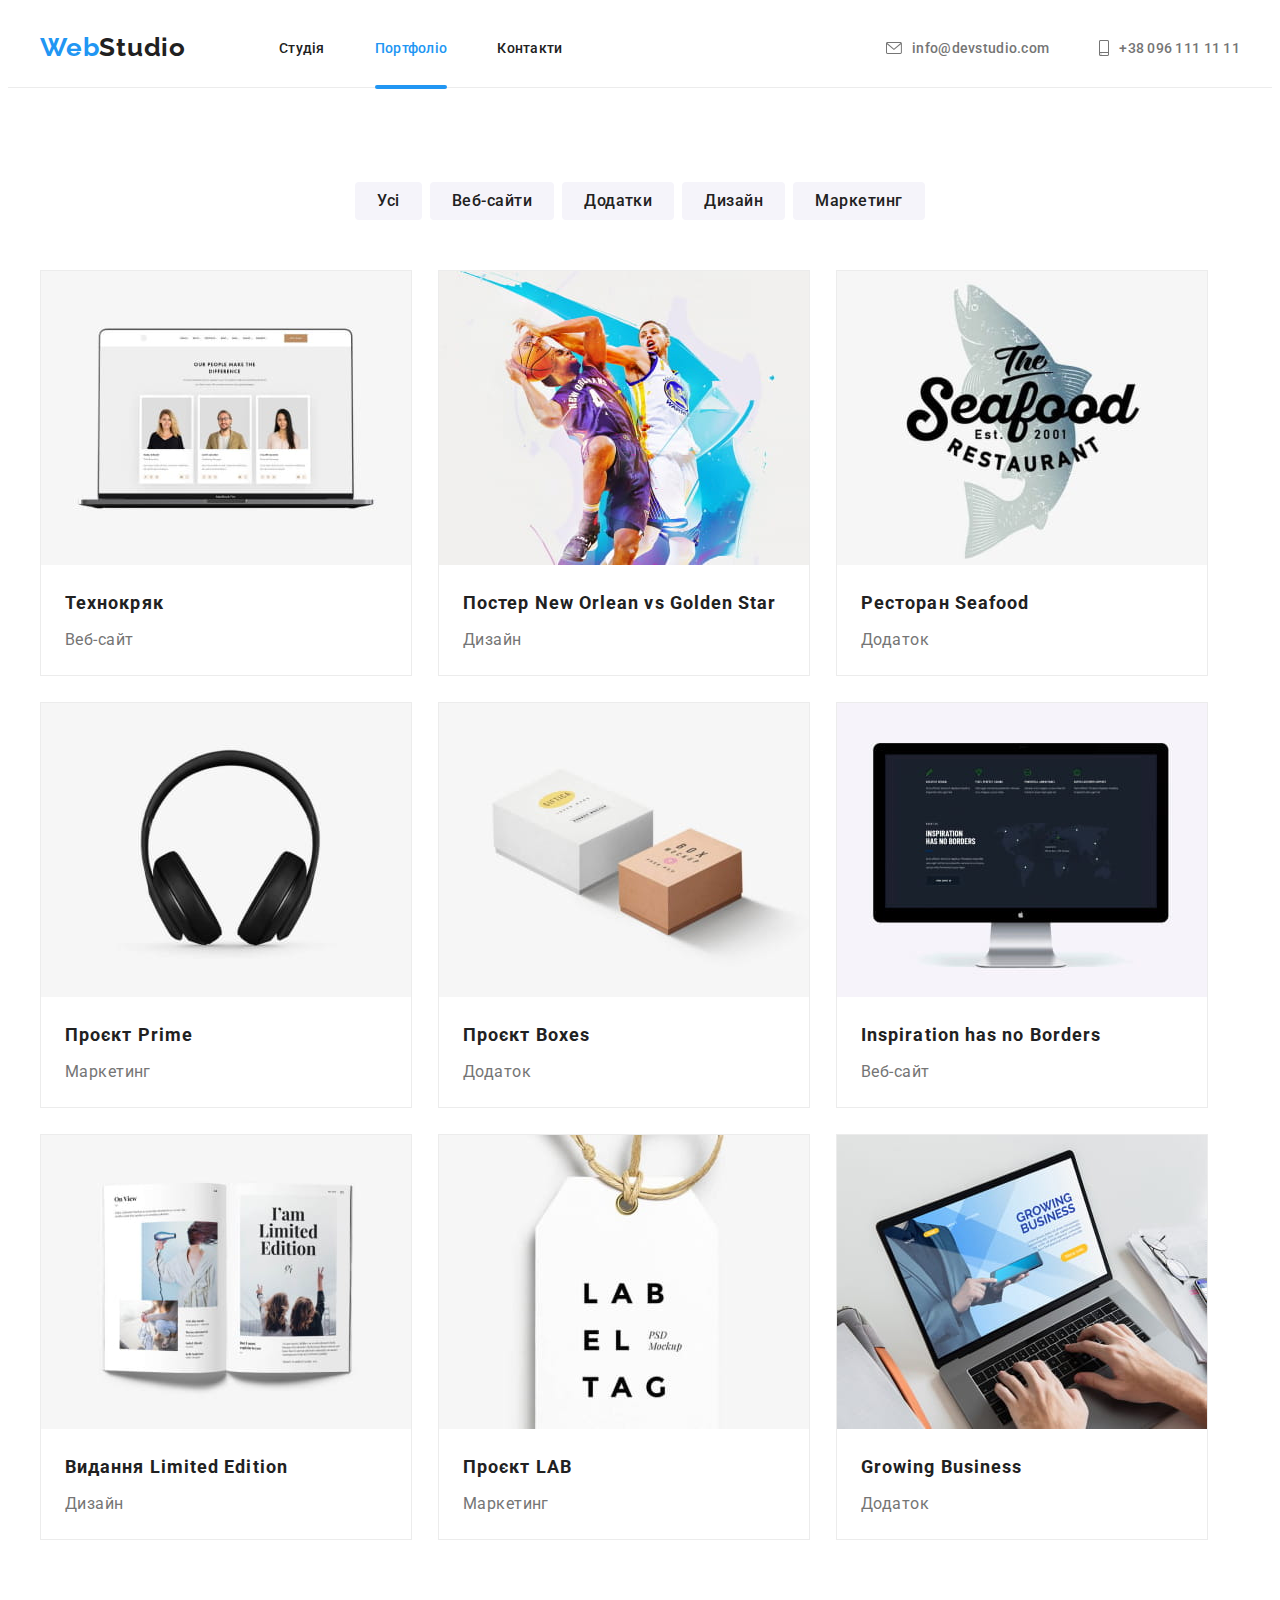
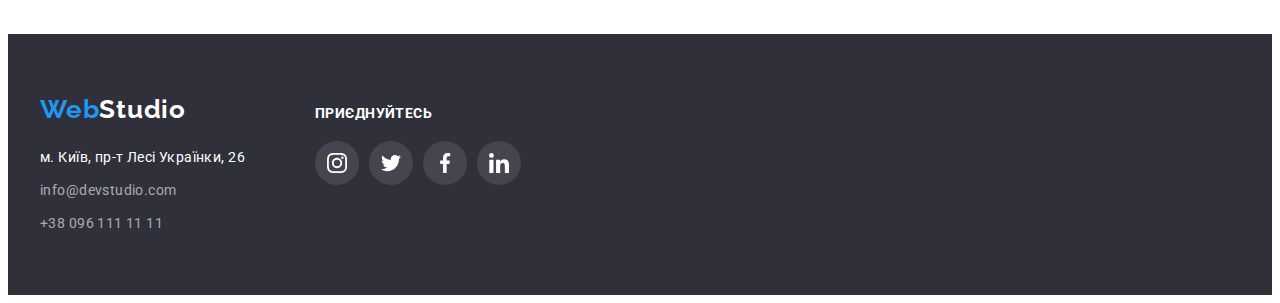
==== portfolio.html @ 2aa88f38 "Initial commit" ====
<!DOCTYPE html>
<html lang="uk">
  <head>
    <meta charset="UTF-8" />
    <meta http-equiv="X-UA-Compatible" content="IE=edge" />
    <meta name="viewport" content="width=device-width, initial-scale=1.0" />
    <link rel="stylesheet" href="https://cdnjs.cloudflare.com/ajax/libs/modern-normalize/1.1.0/modern-normalize.min.css" integrity="sha512-wpPYUAdjBVSE4KJnH1VR1HeZfpl1ub8YT/NKx4PuQ5NmX2tKuGu6U/JRp5y+Y8XG2tV+wKQpNHVUX03MfMFn9Q==" crossorigin="anonymous" referrerpolicy="no-referrer" />
    <link rel="stylesheet" href="./css/styles.css" />
    <link rel="preconnect" href="https://fonts.googleapis.com">
    <link rel="preconnect" href="https://fonts.gstatic.com" crossorigin>
    <link href="https://fonts.googleapis.com/css2?family=Raleway:wght@700&family=Roboto:wght@400;500;700;900&display=swap" rel="stylesheet">
    <title>Портфоліо</title>
  </head>
  <body>
    <!-- Шапка сторінки -->
    <header>
      <div class="container header-container">
        <a href="./index.html" class="link-logo">Web<span class="studio">Studio</span></a>
        <nav class="header-nav">
          <ul class="list-heder">
            <li class=""><a href="./index.html" class="link-studio">Студія</a></li>
            <li class=""><a href="" class="link-portfolio-actively">Портфоліо</a></li>
            <li class=""><a href="" class="link-contacts">Контакти</a></li>
          </ul>
        </nav>
        <!-- Контакти -->
          <ul class="list-contacts">
            <li>
              <a class="link-email" href="mailto:info@devstudio.com"><svg class="envelope" width="16" height="12">
                <use href="./images/icons.svg#envelope"></use></svg>info@devstudio.com</a>
            </li>
            <li>
              <a class="link-tel" href="tel:+380961111111"><svg class="smartphone" width="10" height="16">
                <use href="./images/icons.svg#smartphone"></use></svg>+38 096 111 11 11</a>
            </li>
          </ul>
      </div>
    </header>
    <!--Блок портфоліо-->
    <main>
      <section class="section">
        <div class="container">
          <h1 class="visually-hidden">Портфоліо</h1>
          <ul class="button-list">
            <li><button class="button-assortment" type="button">Усі</button></li>
            <li><button class="button-assortment" type="button">Веб-сайти</button></li>
            <li><button class="button-assortment" type="button">Додатки</button></li>
            <li><button class="button-assortment" type="button">Дизайн</button></li>
            <li><button class="button-assortment" type="button">Маркетинг</button></li>
          </ul>
          <ul class="project-list">
            <li class="project-team">
              <a href="" class="project-list-list">
                <div class="box-project-1">           
                  <img
                    src="./images/technocrack.jpg"
                    alt="Комп'ютер із зображенням сайту технокряк"
                    width="370"
                    height="294"
                  />
                  <div class="box-project-2">Ресурс пропонує комплексні пропозиції з різним рівнем функціоналу та сервісів. Все це дозволить відвідувачу отримати вичерпні відомості про компанію чи приватну особу.</div>
                </div>
                <h2 class="project-title">Технокряк</h2>
                <p class="project-text">Веб-сайт</p>
              </a>
            </li>                        
            <li class="project-team">
              <a href="" class="project-list-list">
                <div class="box-project-1">
                  <img
                    src="./images/new_orleans_vs_golden_star_poster.jpg"
                    alt="Постер Новий Орлеан проти Голден Стар"
                    width="370"
                    height="294"
                  />
                  <div class="box-project-2">Ресурс пропонує комплексні пропозиції з різним рівнем функціоналу та сервісів. Все це дозволить відвідувачу отримати вичерпні відомості про компанію чи приватну особу.</div>
                </div>
                <h2 class="project-title">Постер New Orlean vs Golden Star</h2>
                <p class="project-text">Дизайн</p>
              </a>
            </li>            
            <li class="project-team">
              <a href="" class="project-list-list">
                <div class="box-project-1">
                  <img
                    src="./images/seafood_restaurant.jpg"
                    alt="Ресторан морепродукти"
                    width="370"
                    height="294"
                  />
                  <div class="box-project-2">Ресурс пропонує комплексні пропозиції з різним рівнем функціоналу та сервісів. Все це дозволить відвідувачу отримати вичерпні відомості про компанію чи приватну особу.</div>
                </div>
                <h2 class="project-title">Ресторан Seafood</h2>
                <p class="project-text">Додаток</p>
              </a>
            </li>
            <li class="project-team">
              <a href="" class="project-list-list">
                <div class="box-project-1">
                  <img src="./images/project_prime.jpg" alt="Проєкт Прем'єр" width="370" height="294" />
                  <div class="box-project-2">Ресурс пропонує комплексні пропозиції з різним рівнем функціоналу та сервісів. Все це дозволить відвідувачу отримати вичерпні відомості про компанію чи приватну особу.</div>
                </div>
                <h2 class="project-title">Проєкт Prime</h2>
                <p class="project-text">Маркетинг</p>
              </a>
            </li>
            <li class="project-team">
              <a href="" class="project-list-list">
                <div class="box-project-1">
                  <img src="./images/boxes_project.jpg" alt="Проєкт Коробки" width="370" height="294" />
                  <div class="box-project-2">Ресурс пропонує комплексні пропозиції з різним рівнем функціоналу та сервісів. Все це дозволить відвідувачу отримати вичерпні відомості про компанію чи приватну особу.</div>
                </div>
                <h2 class="project-title">Проєкт Boxes</h2>
                <p class="project-text">Додаток</p>
              </a>
            </li>
            <li class="project-team">
              <a href="" class="project-list-list">
                <div class="box-project-1">
                  <img
                    src="./images/inspiration_has_no_borders.jpg"
                    alt="Комп'ютер із зображенням сайту Натхнення не має кордонів"
                    width="370"
                    height="294"
                  />
                  <div class="box-project-2">Ресурс пропонує комплексні пропозиції з різним рівнем функціоналу та сервісів. Все це дозволить відвідувачу отримати вичерпні відомості про компанію чи приватну особу.</div>
                </div>
                <h2 class="project-title">Inspiration has no Borders</h2>
                <p class="project-text">Веб-сайт</p>
              </a>
            </li>
            <li class="project-team">
              <a href="" class="project-list-list">
                <div class="box-project-1">
                  <img
                    src="./images/edition_limited_edition.jpg"
                    alt="Видання Обмежене видання"
                    width="370"
                    height="294"
                  />
                  <div class="box-project-2">Ресурс пропонує комплексні пропозиції з різним рівнем функціоналу та сервісів. Все це дозволить відвідувачу отримати вичерпні відомості про компанію чи приватну особу.</div>
                </div>
                <h2 class="project-title">Видання Limited Edition</h2>
                <p class="project-text">Дизайн</p>
              </a>
            </li>
            <li class="project-team">
              <a href="" class="project-list-list">
                <div class="box-project-1">
                  <img src="./images/lab_project.jpg" alt="Проєкт ЛАБ" width="370" height="294" />
                  <div class="box-project-2">Ресурс пропонує комплексні пропозиції з різним рівнем функціоналу та сервісів. Все це дозволить відвідувачу отримати вичерпні відомості про компанію чи приватну особу.</div>
                </div>
                <h2 class="project-title">Проєкт LAB</h2>
                <p class="project-text">Маркетинг</p>
              </a>
            </li>
            <li class="project-team">
              <a href="" class="project-list-list">
                <div class="box-project-1">
                  <img
                    src="./images/growing_business.jpg"
                    alt="Комп'ютер із зображенням сайту Зростаючий бізнес"
                    width="370"
                    height="294"
                  />
                  <div class="box-project-2">Ресурс пропонує комплексні пропозиції з різним рівнем функціоналу та сервісів. Все це дозволить відвідувачу отримати вичерпні відомості про компанію чи приватну особу.</div>
                </div>
                <h2 class="project-title">Growing Business</h2>
                <p class="project-text">Додаток</p>
              </a>
            </li>
          </ul>
        </div>
      </section>
    </main>
    <!-- Підвал сайту -->
    <footer class="footer">
      <div class="container footer-container">
        <div class="wrapper-address">
          <a href="./index.html" class="link-logo3">Web<span class="studio-2">Studio</span></a>
          <address>
            <ul class="list-footer">
              <li class="location">
                <a
                  href="https://goo.gl/maps/anYDDAXLJ23gka5G6"
                  target="_blank"
                  rel="nofollow noreferrer noopener"
                  class="link-2"
                  >м. Київ, пр-т Лесі Українки, 26</a
                >
              </li>
              <li class="internet-mail"><a href="mailto:info@devstudio.com" class="link-email-2">info@devstudio.com</a></li>
              <li class="phone-connection"><a href="tel:+380961111111" class="link-tel-2">+38 096 111 11 11</a></li>
            </ul>
          </address>
        </div>
        <div class="social-wrapper">
          <b class="accession">приєднуйтесь</b>
          <ul class="social-link">
            <li>
              <a class="social-network-below" href="https://www.instagram.com/" target="_blank" rel="nofollow noreferrer noopener"><svg width="20" height="20">
              <use href="./images/icons.svg#instagram"></use>
              </svg></a>
            </li>
            <li>
              <a class="social-network-below" href="https://twitter.com/" target="_blank" rel="nofollow noreferrer noopener"><svg width="20" height="20">
              <use href="./images/icons.svg#twitter"></use>
              </svg></a>
            </li>
            <li>
              <a class="social-network-below" href="https://www.facebook.com/" target="_blank" rel="nofollow noreferrer noopener"><svg width="20" height="20">
              <use href="./images/icons.svg#facebook"></use>
              </svg></a>
            </li>
            <li>
              <a class="social-network-below" href="https://www.linkedin.com/" target="_blank" rel="nofollow noreferrer noopener"><svg width="20" height="20">
              <use href="./images/icons.svg#linkedin"></use>
              </svg></a>
            </li>
          </ul>
        </div>
      </div>
    </footer>
  </body>
</html>
---- css/styles.css ----
html {
  box-sizing: border-box;
}

/* http://meyerweb.com/eric/tools/css/reset/ 
   v2.0 | 20110126
   License: none (public domain)
*/

h1, h2, h3, p, ul {
	margin: 0;
	padding: 0;
	border: 0;

}
/* HTML5 display-role reset for older browsers */
ul {
	list-style: none;

}

:root {
  /* Основний колір тексту */
  --text-cl: #212121;
  --text-cl2: #757575;
  --brand-color:#2F303A;
  --brand-color2:#2196f3;
  --text-button-color: #ffffff;
  --button-assortment-background-color: #F5F4FA;
}

/* font-size: 18px;
line-heigt: calc(30 / 18); */
/* line-heigt:1,66666667 (30) */

/* button */

.visually-hidden {
  position: absolute;
  width: 1px;
  height: 1px;
  margin: -1px;
  border: 0;
  padding: 0;
  white-space: nowrap;
  clip-path: inset(100%);
  clip: rect(0 0 0 0);
  overflow: hidden;
}

.section {
  padding-top: 94px;
  padding-bottom: 94px;
}

.container {
  width: 1200px;
  padding-left: 15px;
  padding-right: 15px;
  margin: 0 auto;
}

.button {
  background-color: var(--brand-color2);
  color: var(--text-button-color);
  cursor: pointer;
font-family: 'Roboto';
font-style: normal;
font-weight: 700;
font-size: 16px;
line-height: calc( 30 / 16 );


align-items: center;
text-align: center;
letter-spacing: 0.06em;

border: none;

  border-radius: 4px;
  padding: 10px 32px;





}

.button-assortment {
  color: var(--text-cl);
  background-color: var(--button-assortment-background-color);

  font-family: 'Roboto';
font-style: normal;
font-weight: 500;
font-size: 16px;
line-height: calc(26 / 16);

text-align: center;
letter-spacing: 0.03em;
border: none;
border-radius: 4px;
padding: 6px 22px;
  cursor: pointer;

    transition-property: background-color, color, box-shadow;

  transition-duration: 250ms;
  transition-timing-function: cubic-bezier(0.4, 0, 0.2, 1);
}


.button-assortment:hover,
.button-assortment:focus {
  background-color: var(--brand-color2);
  color: var(--text-button-color);
  box-shadow: 0px 4px 4px 0px rgba(0, 0, 0, 25%);
}

address {
  font-style: normal;
}
body {
  letter-spacing: 0.03em;
  font-family: 'Raleway', sans-serif;
  font-family: 'Roboto', sans-serif;
  font-size: 14px;
  color: var(--text-cl);
}
/* Логотип */

.studio {
  color: var(--text-cl);
  font-family: 'Raleway';
font-style: normal;
font-weight: 700;
font-size: 26px;
line-height: calc(31/26);

letter-spacing: 0.03em;
}

.studio-2 {
    color: var(--text-button-color);
  font-family: 'Raleway';
font-style: normal;
font-weight: 700;
font-size: 26px;
line-height: calc(31/26);

letter-spacing: 0.03em;
}

.link-logo {
font-family: 'Raleway';
font-style: normal;
font-weight: 700;
font-size: 26px;
line-height: calc(31/26);

letter-spacing: 0.03em;

color: var(--brand-color2);

  text-decoration: none;
  list-style: none;

  margin-right: 93px;

  display: flex;
  align-items: center;
}

header {
  padding-top: 24px;
  padding-bottom: 24px;
    border-bottom: 1px solid #ECECEC;
}

.project-team {
  border: 1px solid #ECECEC;
}

/* .project-team:hover,
.project-team:focus {
  box-shadow: 0px 4px 4px 0px rgba(0, 0, 0, 25%);
} */

.project-list-list {
  text-decoration: none;
  display: block;

    transition-property: box-shadow;

  transition-duration: 250ms;
  transition-timing-function: cubic-bezier(0.4, 0, 0.2, 1);
}

.project-list-list:hover,
.project-list-list:focus {
  box-shadow: 0px 4px 4px 0px rgba(0, 0, 0, 25%);
}

.header-container {
  display: flex;
} 

.header-nav {
display: flex;
align-items: center;
}


.link-logo2 {
font-family: 'Raleway';
font-style: normal;
font-weight: 700;
font-size: 26px;
line-height: calc(31/26);
/* identical to box height */

letter-spacing: 0.03em;

color: var(--brand-color2);

  text-decoration: none;
  list-style: none;

  display: block;

  margin-bottom: 20px;
}

.link-logo3 {
font-family: 'Raleway';
font-style: normal;
font-weight: 700;
font-size: 26px;
line-height: calc(31/26);

letter-spacing: 0.03em;

color: var(--brand-color2);

  text-decoration: none;
  list-style: none;

  display: block;

  margin-bottom: 20px;
}

.list {
  text-decoration: none;
  list-style: none;
  display: flex;
  gap: 30px;
  /* justify-content: center; */
}

.list-contacts,
.list-heder {
  gap: 50px;
  display: flex;
  align-items: center;
}

.list-contacts {
  display: flex;
  gap: 50px;
  margin-left: auto;
}
.link:hover,
.link:focus {
  color: var(--brand-color2);
  cursor: pointer;
  text-decoration: none;
}
.link:active {
  color: var(--brand-color2);
  text-decoration: none;
}

.pictures {
padding-top: 0px;
}

.pictures {
  padding-top: 0px;
}

.our-classes {
  display: flex;
  flex-direction: column;
  
}

.hero {
background-color: var(--brand-color);
padding-top: 200px;
padding-bottom: 200px;
text-align: center;
max-width: 1600px;
margin-left: auto;
margin-right: auto;
background-image: linear-gradient(to right, rgba(49, 48, 58, 0.4),rgba(49, 48, 58, 0.4)) ,url(../images/picture.jpg);
background-position: center;
background-repeat: no-repeat;
background-size: cover;
}

.container-name {
text-align: center;
} 

.qualities {
padding-top: 94px;
}

.qualities-item {
  width: 270px;
}

.corporate-qualities {
  display: flex;
}

.section-people {
  background-color: var(--button-assortment-background-color);
}

.people-team {
  /* display: flex;
  flex-direction: column;
  align-items: center; */
    justify-content: center;
}

.link-studio {
font-family: 'Roboto';
font-style: normal;
font-weight: 500;
font-size: 14px;
line-height: calc(16/14);
letter-spacing: 0.02em;

color: var(--text-cl);

  cursor: pointer;
  text-decoration: none;

  transition-property: color;
  transition-duration: 250ms;
  transition-timing-function: cubic-bezier(0.4, 0, 0.2, 1);
}

.link-studio-actively {
font-family: 'Roboto';
font-style: normal;
font-weight: 500;
font-size: 14px;
line-height: calc(16/14);
letter-spacing: 0.02em;

color: var(--brand-color2);

  cursor: pointer;
  text-decoration: none;
  position: relative;
  padding-bottom: 33px;

}

.link-studio-actively::after {
content: '';
display: block;
width: 100%;
height: 4px;
background-color: #2196f3;
position: absolute;
left: 0;
bottom: 0;
border-radius: 2px;
}

.link-studio:hover,
.link-studio:focus {
  color: var(--brand-color2);
  cursor: pointer;
  text-decoration: none;
}

.link-portfolio {
font-weight: 500;
line-height: calc(16/14);
letter-spacing: 0.02em;

color: var(--text-cl);

  cursor: pointer;
  text-decoration: none;
  
  transition-property: color;
  transition-duration: 250ms;
  transition-timing-function: cubic-bezier(0.4, 0, 0.2, 1);
}

.link-portfolio-actively {
font-family: 'Roboto';
font-style: normal;
font-weight: 500;
font-size: 14px;
line-height: calc(16/14);
letter-spacing: 0.02em;

color: var(--brand-color2);

  cursor: pointer;
  text-decoration: none;
  position: relative;
  padding-bottom: 33px;
}

.link-portfolio-actively::after {
content: '';
display: block;
width: 100%;
height: 4px;
background-color: #2196f3;
position: absolute;
left: 0;
bottom: 0;
border-radius: 2px;
}

.link-portfolio:hover,
.link-portfolio:focus {
  color: var(--brand-color2);
  cursor: pointer;
  text-decoration: none;
  
}

.link-contacts {
font-family: 'Roboto';
font-style: normal;
font-weight: 500;
font-size: 14px;
line-height: calc(16/14);
letter-spacing: 0.02em;

color: var(--text-cl);

  cursor: pointer;
  text-decoration: none;

  transition-property: color;
  transition-duration: 250ms;
  transition-timing-function: cubic-bezier(0.4, 0, 0.2, 1);
}

.link-contacts:hover,
.link-contacts:focus {
  color: var(--brand-color2);
  cursor: pointer;
  text-decoration: none;
}

.link-email {
    text-decoration: none;
    font-weight: 500;
    line-height: calc(16/14);
    letter-spacing: 0.02em;
    color: var(--text-cl2);
display: flex;
gap: 10px;
align-items: center;

transition-property: color;
  transition-duration: 250ms;
  transition-timing-function: cubic-bezier(0.4, 0, 0.2, 1);
}

.link-email:hover,
.link-email:focus {
  color: var(--brand-color2);
  cursor: pointer;
  text-decoration: none;
}

.link-email-2:hover,
.link-email-2:focus {
  color: var(--brand-color2);
  cursor: pointer;
  text-decoration: none;
}

.envelope {
  fill:currentColor;
}

.envelope:hover,
.envelope:focus {
  fill:var(--brand-color2);
}



.link-tel {
      text-decoration: none;
    list-style: none;

font-family: 'Roboto';
font-style: normal;
font-weight: 500;
font-size: 14px;
line-height: calc(16/14);
letter-spacing: 0.02em;

color: var(--text-cl2);
display: flex;
gap: 10px;

transition-property: color;
  transition-duration: 250ms;
  transition-timing-function: cubic-bezier(0.4, 0, 0.2, 1);
}

.link-tel:hover,
.link-tel:focus {
  color: var(--brand-color2);
  cursor: pointer;
  text-decoration: none;
}

.link-tel-2:hover,
.link-tel-2:focus {
  color: var(--brand-color2);
  cursor: pointer;
  text-decoration: none;
}

.smartphone {
fill:currentColor;
}

.smartphone:hover,
.smartphone:focus {
fill:var(--brand-color2);
}
/* Шапка */

/* Ефективні рішення для вашого бізнесу */

.main-name {


font-weight: 900;
font-size: 44px;
line-height: calc(60/44);

text-align: center;
letter-spacing: 0.06em;
text-transform: uppercase;

color: var(--text-button-color);

margin-left: auto;
margin-right: auto;

width: 696px;

margin-bottom: 30px;
}

/* Особливості */

.list-acquirement {
  /* УВАГА ДО ДЕТАЛЕЙ */


font-size: 14px;
line-height: calc(16/14);

text-transform: uppercase;


}

.list-acquirement-text {

line-height: calc(24/14);
/* or 171% */



color: var(--text-cl2);

margin-top: 10px;
}

/* Чим ми займаємося */

.section-title {

font-size: 36px;
line-height: calc(42/36);
text-align: center;

margin-bottom: 50px;
}

.user-name {
font-weight: 500;
font-size: 16px;
line-height: calc(19/16);
/* identical to box height */

text-align: center;



padding-top: 30px;
margin-bottom: 10px;
}

.profession {

font-size: 16px;
line-height: calc(19/16);

text-align: center;


color: var(--text-cl2);

margin-bottom: 16px;

}
.footer {
  background-color: var(--brand-color);
padding-top: 60px;
padding-bottom: 60px;

}

.location {
margin-bottom: 9px;
}

.link-2 {

line-height: calc(24/14);
/* or 171% */



color: var(--text-button-color);

  text-decoration: none;
  list-style: none;

    display: block;

}

.internet-mail {
margin-bottom: 9px;
}

.link-email-2 {

line-height: calc(24/14);

color: rgba(255, 255, 255, 0.6);

  text-decoration: none;
  list-style: none;

      display: block;

        transition-property: color;

  transition-duration: 250ms;
  transition-timing-function: cubic-bezier(0.4, 0, 0.2, 1);
}

.phone-connection {
/* margin-bottom: 60px; */
}

.link-tel-2 {
  font-family: 'Roboto';
font-style: normal;
font-weight: 400;
font-size: 14px;
line-height: calc(24/14);

letter-spacing: 0.03em;

color: rgba(255, 255, 255, 0.6);

  text-decoration: none;
  list-style: none;

        display: block;

  transition-property: background-color color;

  transition-duration: 250ms;
  transition-timing-function: cubic-bezier(0.4, 0, 0.2, 1);
}

.project-title {

font-size: 18px;
line-height: calc(36/18);

letter-spacing: 0.06em;

color: var(--text-cl);

padding-top: 20px;
margin-bottom: 4px;
padding-left: 24px;
}

.project-text {

font-size: 16px;
line-height: calc(30/16);


color: var(--text-cl2);

padding-bottom: 20px;
padding-left: 24px;
}

/* .portfolio-block {
  width: 1170px;
  height: 1360px;
  display: flex;
} */

.project-list {
  display: flex;
  gap: 26px;
  flex-wrap: wrap;
}

.button-list {
  text-decoration: none;
  list-style: none;
  display: flex;
  gap: 8px;
justify-content: center;
margin-bottom: 50px;
}

.photo {
  background: var(--text-button-color);
/* material shadow v1 */

box-shadow: 0px 1px 3px rgba(0, 0, 0, 0.12), 0px 1px 1px rgba(0, 0, 0, 0.14), 0px 2px 1px rgba(0, 0, 0, 0.2);
border-radius: 0px 0px 4px 4px;
}

.plate {
  display: flex;
  background-color: var(--button-assortment-background-color);
  justify-content: center;
  align-items: center;
height: 120px;
border-radius: 4px;
margin-bottom: 30px;
}

.clientage {
  display: flex;
  justify-content: center;
  gap: 30px;
}

.box-client {

  fill: currentColor;

}

.regular-customers {
    display: flex;
      justify-content: center;
  align-items: center;
    width: 170px;
  height: 92px;
    border: 1px solid #afb1b8;
  border-radius: 4px;
color:  #afb1b8;
  transition-property: border-color, color;

  transition-duration: 250ms;
  transition-timing-function: cubic-bezier(0.4, 0, 0.2, 1);
}

.regular-customers:hover,
.regular-customers:focus {
  color: var(--brand-color2);
border-color: var(--brand-color2);


}

.social-link {
  display: flex;
  justify-content: center;
  align-items: center;
  gap: 10px;
}

.social-wrapper {

}

.social-network {
  display: flex;
  width: 44px;
  height: 44px;
  border-radius: 50%;
  justify-content:center;
  align-items: center;
  color: #afb1b8;

  transition-property: background-color, color;

  transition-duration: 250ms;
  transition-timing-function: cubic-bezier(0.4, 0, 0.2, 1);
}

.toils-picture {
    fill: currentColor;
    
}

.social-network:focus,
.social-network:hover {
  color: var(--text-button-color);
background-color: var(--brand-color2);
}

.social-network-below {
  display: flex;
  width: 44px;
  height: 44px;
  border-radius: 50%;
  justify-content:center;
  align-items: center;
  fill: var(--text-button-color);
  background-color:rgba(255, 255, 255, 10%);

  transition-property: background-color;

  transition-duration: 250ms;
  transition-timing-function: cubic-bezier(0.4, 0, 0.2, 1);
}

.social-network-below:focus,
.social-network-below:hover {
  fill: var(--text-button-color);
background-color: var(--brand-color2);
}

.accession {

font-weight: 700;

line-height: calc(16/14);

text-transform: uppercase;
margin-bottom: 20px;
color: var(--text-button-color);
display: block;
}

.footer-container {
display: flex;
align-items: baseline;
}

.wrapper-address {
  margin-right: 70px;
}

.team-wraper {
  padding-bottom: 30px;
}

.box-1,
.box-2,
.box-3 {
  position: relative;
  z-index: 1;
}

.box-1-1{
  position: absolute;
bottom: 4px;
left: 0;
background-color: rgba(47, 48, 58, 80%);
width: 370px;
text-align: center;
padding-top: 27px;
padding-bottom: 27px;
}

.picture-of-classes {
  font-size: 14px;
line-height: calc(16/14);

text-transform: uppercase;
color: #ffffff;
}

.box-project-1 {
position: relative;
  width: 370px;
  height: 294px;
  margin-left: auto;
  margin-right: auto;
  overflow: hidden;
}

.box-project-1:hover .box-project-2 {
  transform: translatex(0);
}

.box-project-2 {
  position: absolute;
  top: 0;
  left: 0;
  width: 100%;
  height: 100%;
  background-color: rgba(33, 150, 243, 90%);

  transform: translatey(+100%);
  transition: transform 250ms ease;

  padding: 63px 24px;

font-size: 18px;
line-height: calc(28/18);
/* or 156% */

letter-spacing: 0.03em;

color: #FFFFFF;
}

.backdrop {
  position: fixed;
  top: 0;
  left: 0;
  width: 100%;
  height: 100%;

  z-index: 1000;
  
  transition: visibility 250ms, opacity 250ms;
  transition-timing-function: cubic-bezier(0.4, 0, 0.2, 1);
}

.modal {
width: 528px;
height: 581px;
  background-color: #fff;

  position: absolute;
  top: 50%;
  left: 50%;
  transform: translate(-50%, -50%);
  box-shadow: 0px 4px 4px 0px rgba(0, 0, 0, 25%);
  border-radius: 4px;
}

.backdrop.is-hidden {
  opacity: 0;
  pointer-events: none;
  
}

.modal-btn {
  border-radius: 50%;
position: absolute;
top: 8px;
right: 8px;
display: flex;
justify-content: center;
align-items: center;

background-color: #fff;
border: 1px solid rgba(0, 0, 0, 10%);

width: 30px;
height: 30px;
cursor: pointer;
}

.x {
color: #212121;
}
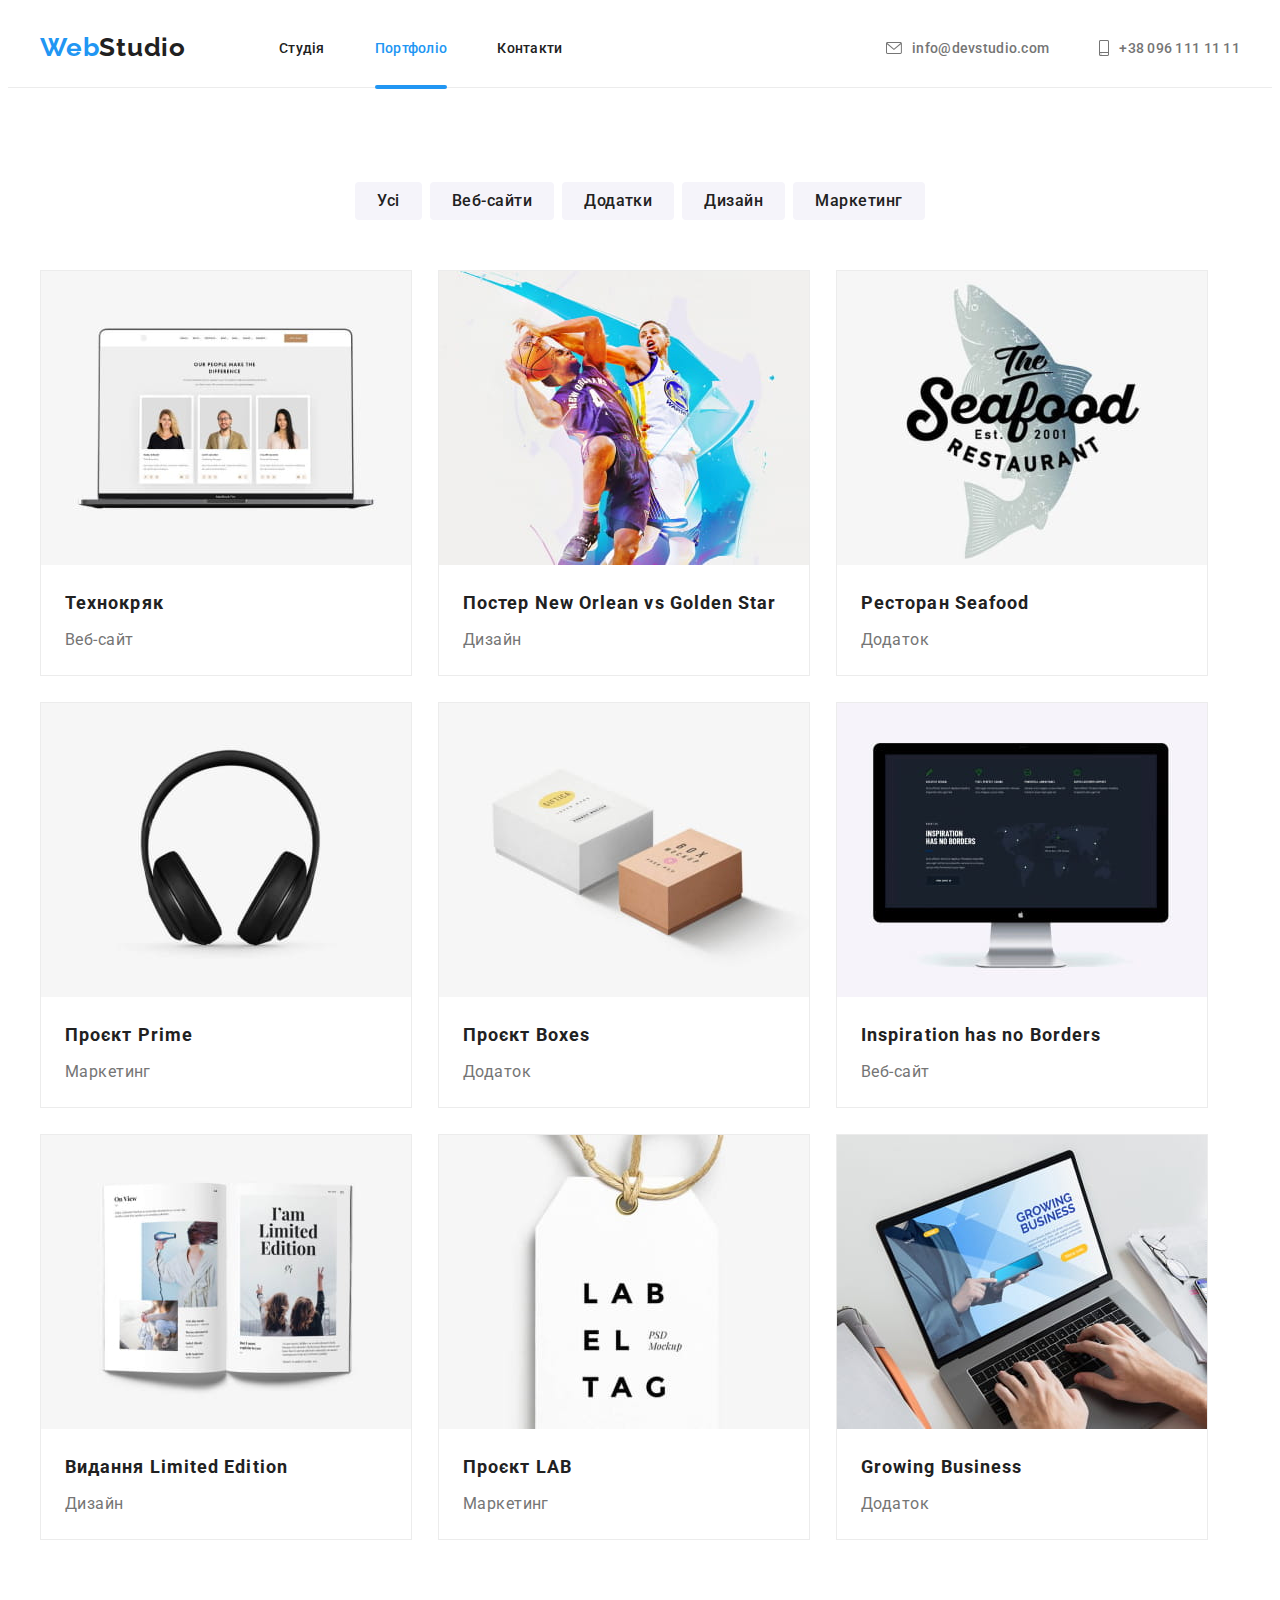
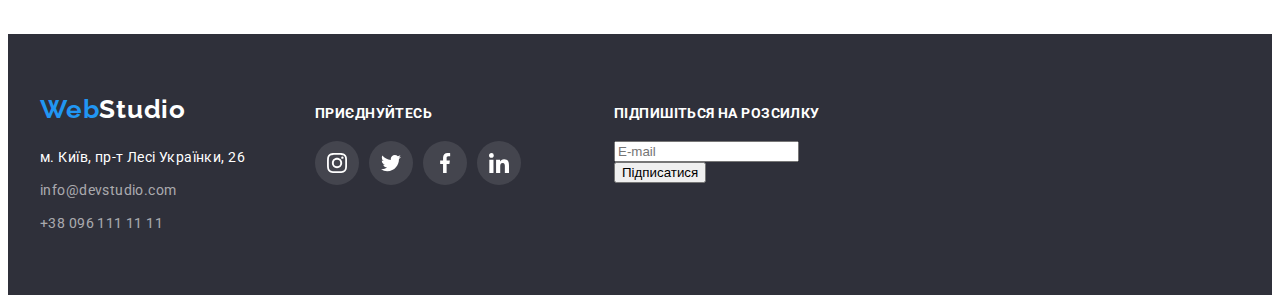
==== commit c630ce4c: "Домашня робота." ====
--- a/portfolio.html
+++ b/portfolio.html
@@ -219,6 +219,16 @@
             </li>
           </ul>
         </div>
+        <div class="social-wrapper">
+          <b class="accession">Підпишіться на розсилку</b>
+          <form name="signup_form" autocomplete="on" novalidate>
+            <label>
+              <input type="email" name="email" placeholder="E-mail" />
+            </label>
+
+            <button type="submit">Підписатися</button>
+          </form>
+        </div>
       </div>
     </footer>
   </body>
--- a/css/styles.css
+++ b/css/styles.css
@@ -79,10 +79,6 @@
 
   border-radius: 4px;
   padding: 10px 32px;
-
-
-
-
 
 }
 
@@ -819,7 +815,7 @@
 }
 
 .social-wrapper {
-
+margin-right: 93px;
 }
 
 .social-network {
@@ -1007,4 +1003,158 @@
 
 .x {
 color: #212121;
+}
+
+label {
+  display: block;
+}
+
+textarea {
+  resize: none;
+  width: 448px;
+  height: 120px;
+}
+
+.register-form-input::invalid {
+outline-color: red;
+}
+
+.register-form-input::valid {
+outline-color:#2196f3;
+}
+
+.register-form-input::required {
+  outline-color: red;
+}
+
+.register-form-input::optional {
+  outline-color: grey;
+}
+
+.register-form-btn::disabled {
+  background-color: transparent;
+  color: gray;
+}
+
+.register-form-title {
+  font-family: 'Roboto';
+font-style: normal;
+font-weight: 700;
+font-size: 20px;
+line-height: calc(23/20);
+text-align: center;
+letter-spacing: 0.03em;
+display: block;
+
+color: #212121;
+margin-top: 40px;
+margin-bottom: 12px;
+}
+
+.register-form-group {
+  margin-bottom: 20px;
+  margin-right: 40px;
+  margin-left: 40px;
+}
+
+.register-form-agreement {
+  display: flex;
+  align-items: center;
+  justify-content: center;
+  margin-bottom: 30px;
+}
+
+.register-form-btn {
+  display: block;
+  margin: 0 auto;
+}
+
+.register-form-btn {
+  display: block;
+  margin: 0 auto;
+}
+
+.register-form-field {
+  display: block;
+  margin-bottom: 10px;
+  position: relative;
+}
+
+.register-form-label {
+  font-size: 12px;
+  display: block;
+}
+
+.register-form-input {
+  width: 100%;
+  height: 40px;
+  border-radius: 10px;
+  border: 1px solid #21212133;
+  padding-left: 42px;
+  padding-right: 42px;
+    outline: transparent;
+}
+
+.register-form-input:hover,
+.register-form-input:focus {
+border: 1px solid #2196f3;
+}
+
+.register-form-input:hover + .register-form-icon {
+  fill: #2196f3;
+}
+
+.register-form-input:focus + .register-form-icon {
+  fill: #2196f3;
+}
+
+.register-form-input:focus-visible {
+border: 1px solid #2196f3;
+}
+
+.register-form-icon {
+  position: absolute;
+  bottom: 14px;
+  left: 15px;
+
+}
+
+.register-form-message {
+  resize: none;
+  outline: transparent;
+  border: 1px solid #21212133;
+  width: 100%;
+  border-radius: 10px;
+  padding-top: 12px;
+  padding-right: 16px;
+  padding-left: 16px;
+  padding-bottom: 12px;
+  font-size: 12px;
+}
+
+.register-form-message::placeholder {
+font-size: 12px;
+}
+
+.icon-checked {
+  opacity: 0;
+  transition: opacity 250ms;
+}
+
+.icon-unchecked {
+  opacity: 1;
+  transition: opacity 250ms;
+}
+
+.register-form-checkbox:checked + .register-form-icons .icon-checked {
+opacity: 1;
+}
+
+.register-form-checkbox:checked + .register-form-icons .icon-unchecked {
+opacity: 0;
+}
+
+.register-form-desc {
+  font-size: 14px;
+  user-select: none;
 }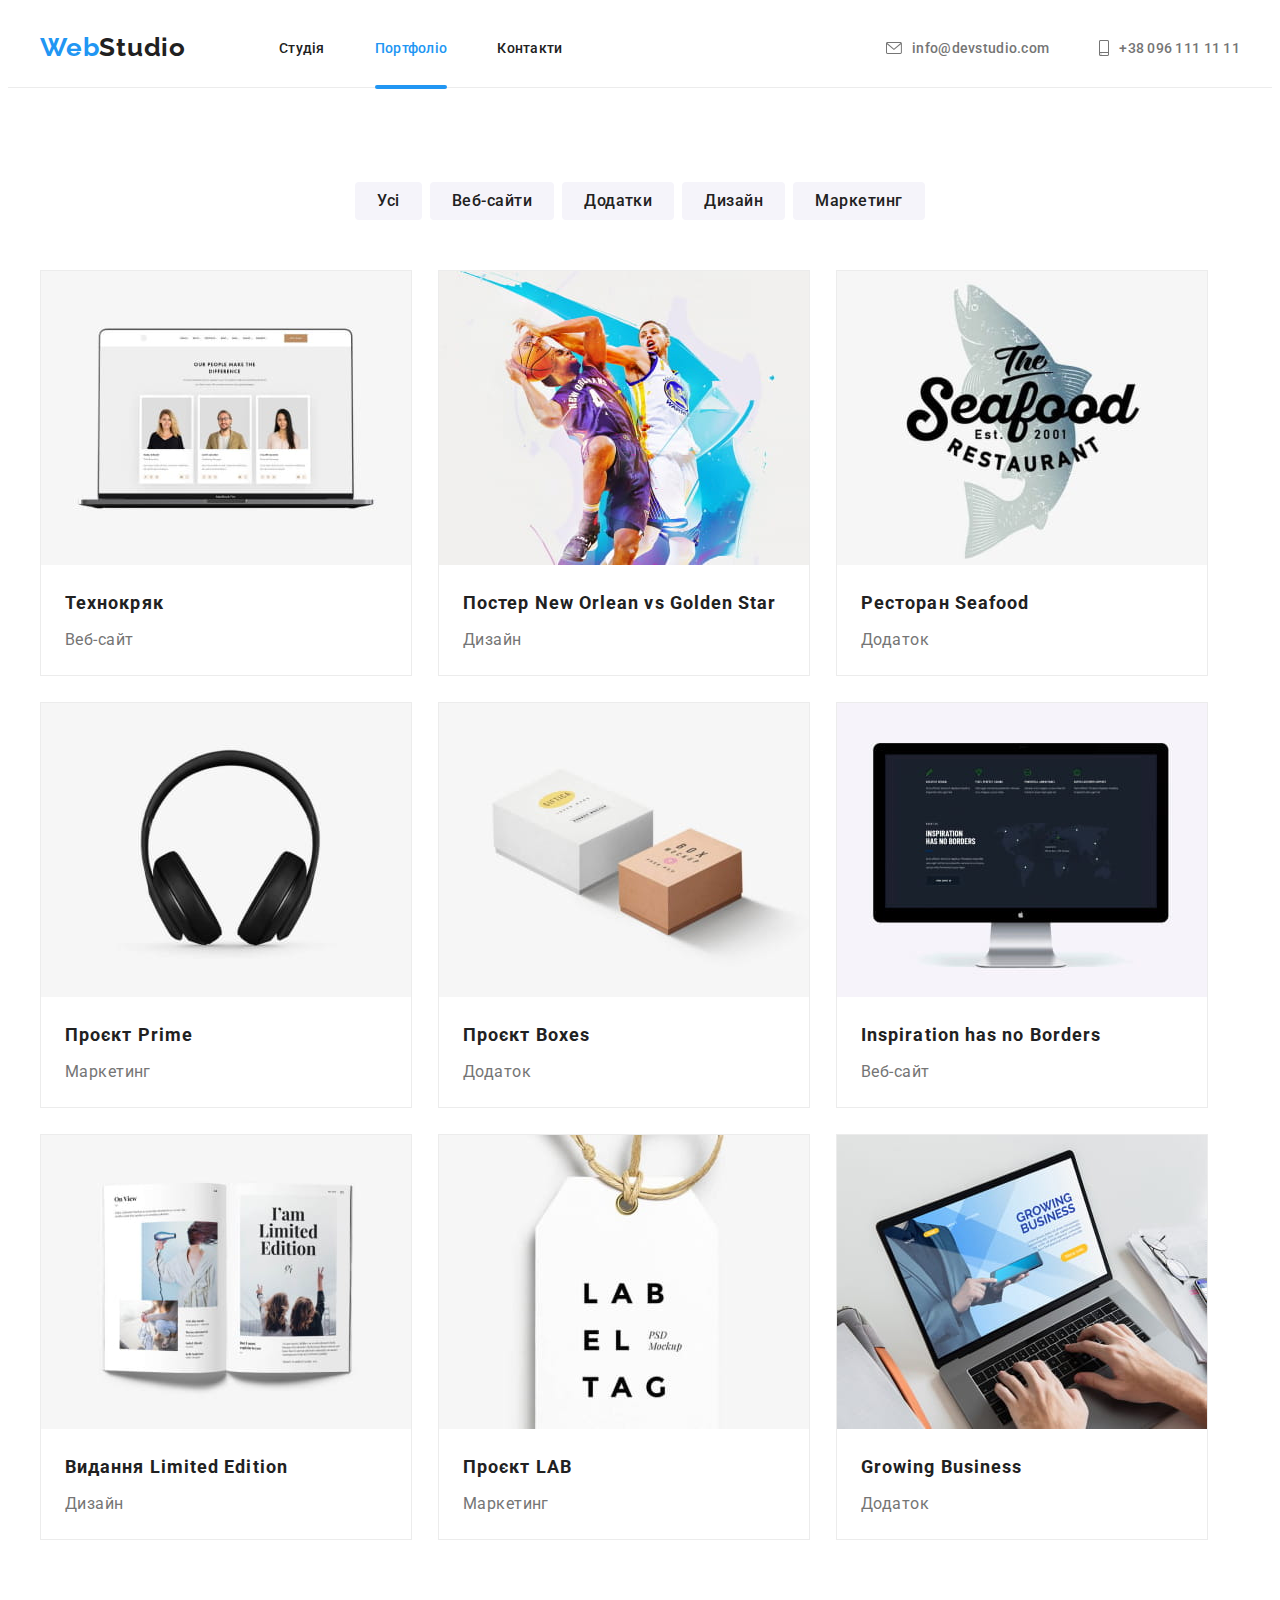
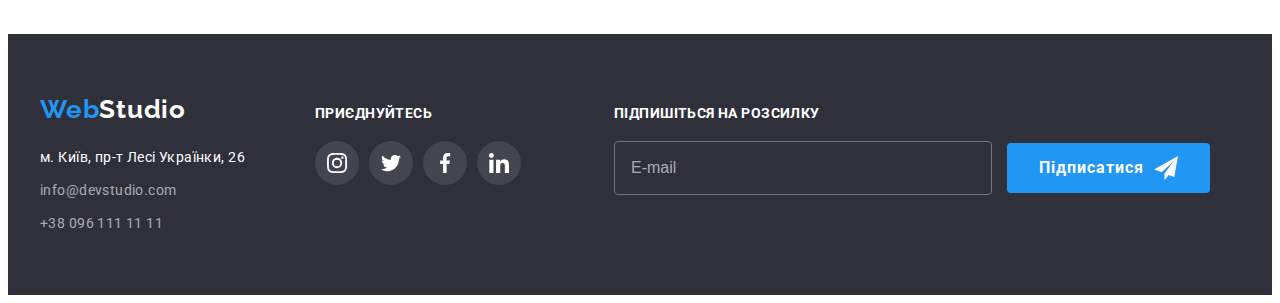
==== commit 2c30cdf0: "Домашня робота на перевірку." ====
--- a/portfolio.html
+++ b/portfolio.html
@@ -219,16 +219,19 @@
             </li>
           </ul>
         </div>
-        <div class="social-wrapper">
-          <b class="accession">Підпишіться на розсилку</b>
-          <form name="signup_form" autocomplete="on" novalidate>
-            <label>
-              <input type="email" name="email" placeholder="E-mail" />
-            </label>
-
-            <button type="submit">Підписатися</button>
-          </form>
-        </div>
+        <div class="social-wrapper support">
+            <b class="accession">Підпишіться на розсилку</b>
+            <form name="signup_form" autocomplete="on" novalidate>
+              <label class="email">
+                <input class="email-input" type="email" name="email" placeholder="E-mail" />
+              </label>
+              <button type="submit" class="submit button"><span class="text-submit">Підписатися 
+                <svg class="airplane" width="24" height="24">
+                  <use href="./images/icons.svg#icon-send"></use>
+                </svg></span>
+              </button>
+            </form>
+          </div>
       </div>
     </footer>
   </body>
--- a/css/styles.css
+++ b/css/styles.css
@@ -372,7 +372,7 @@
 display: block;
 width: 100%;
 height: 4px;
-background-color: #2196f3;
+background-color: var(--brand-color2);
 position: absolute;
 left: 0;
 bottom: 0;
@@ -422,7 +422,7 @@
 display: block;
 width: 100%;
 height: 4px;
-background-color: #2196f3;
+background-color: var(--brand-color2);
 position: absolute;
 left: 0;
 bottom: 0;
@@ -914,7 +914,7 @@
 line-height: calc(16/14);
 
 text-transform: uppercase;
-color: #ffffff;
+color: var(--text-button-color);
 }
 
 .box-project-1 {
@@ -949,7 +949,7 @@
 
 letter-spacing: 0.03em;
 
-color: #FFFFFF;
+color: var(--text-button-color);
 }
 
 .backdrop {
@@ -968,7 +968,7 @@
 .modal {
 width: 528px;
 height: 581px;
-  background-color: #fff;
+  background-color: var(--text-button-color);
 
   position: absolute;
   top: 50%;
@@ -993,7 +993,7 @@
 justify-content: center;
 align-items: center;
 
-background-color: #fff;
+background-color: var(--text-button-color);
 border: 1px solid rgba(0, 0, 0, 10%);
 
 width: 30px;
@@ -1002,7 +1002,12 @@
 }
 
 .x {
-color: #212121;
+color: var(--text-cl);
+}
+
+.modal-btn:hover,
+.modal-btn:focus {
+  fill: var(--brand-color2);
 }
 
 label {
@@ -1020,7 +1025,7 @@
 }
 
 .register-form-input::valid {
-outline-color:#2196f3;
+outline-color:var(--brand-color2);
 }
 
 .register-form-input::required {
@@ -1046,7 +1051,7 @@
 letter-spacing: 0.03em;
 display: block;
 
-color: #212121;
+color: var(--text-cl);
 margin-top: 40px;
 margin-bottom: 12px;
 }
@@ -1062,6 +1067,7 @@
   align-items: center;
   justify-content: center;
   margin-bottom: 30px;
+  gap: 8px;
 }
 
 .register-form-btn {
@@ -1088,28 +1094,29 @@
 .register-form-input {
   width: 100%;
   height: 40px;
-  border-radius: 10px;
+  border-radius: 4px;
   border: 1px solid #21212133;
   padding-left: 42px;
   padding-right: 42px;
     outline: transparent;
+    cursor: pointer;
 }
 
 .register-form-input:hover,
 .register-form-input:focus {
-border: 1px solid #2196f3;
+border: 1px solid var(--brand-color2);
 }
 
 .register-form-input:hover + .register-form-icon {
-  fill: #2196f3;
+  fill: var(--brand-color2);
 }
 
 .register-form-input:focus + .register-form-icon {
-  fill: #2196f3;
+  fill: var(--brand-color2);
 }
 
 .register-form-input:focus-visible {
-border: 1px solid #2196f3;
+border: 1px solid var(--brand-color2);
 }
 
 .register-form-icon {
@@ -1124,12 +1131,13 @@
   outline: transparent;
   border: 1px solid #21212133;
   width: 100%;
-  border-radius: 10px;
+  border-radius: 4px;
   padding-top: 12px;
   padding-right: 16px;
   padding-left: 16px;
   padding-bottom: 12px;
   font-size: 12px;
+  cursor: pointer;
 }
 
 .register-form-message::placeholder {
@@ -1155,6 +1163,78 @@
 }
 
 .register-form-desc {
-  font-size: 14px;
   user-select: none;
-}+
+font-size: 14px;
+line-height: 24px;
+
+color: var(--text-cl2);
+}
+
+.register-form-link {
+font-size: 14px;
+line-height: 24px;
+
+color: var(--brand-color2);
+}
+
+.register-form-message:hover,
+.register-form-message:focus {
+  border-color: var(--brand-color2);
+}
+
+.submit {
+display:;
+}
+
+.email {
+  display: inline-block;
+  
+}
+
+.email-input {
+height: 50px;
+width: 358px;
+border-radius: 4px;
+background-color: var(--brand-color);
+color: var(--text-button-color);
+border: 1px solid var(--text-cl2);
+padding-left: 16px;
+font-size: 16px;
+line-height: calc(20/16);
+}
+
+.email-input::placeholder {
+color: rgba(255, 255, 255, 0.6);
+
+}
+
+.email-input:hover,
+.email-input:focus {
+  border: 1px solid var(--brand-color2);
+  outline: transparent;
+}
+
+.support {
+  margin-right: 0;
+
+}
+
+.submit {
+  margin-left: 12px;
+}
+
+.text-submit {
+align-items: center;
+  display: flex;
+}
+
+.airplane {
+  fill: var(--text-button-color);
+  justify-items: center;
+  margin-left: 10px;
+}
+
+.email-input {
+
+}
